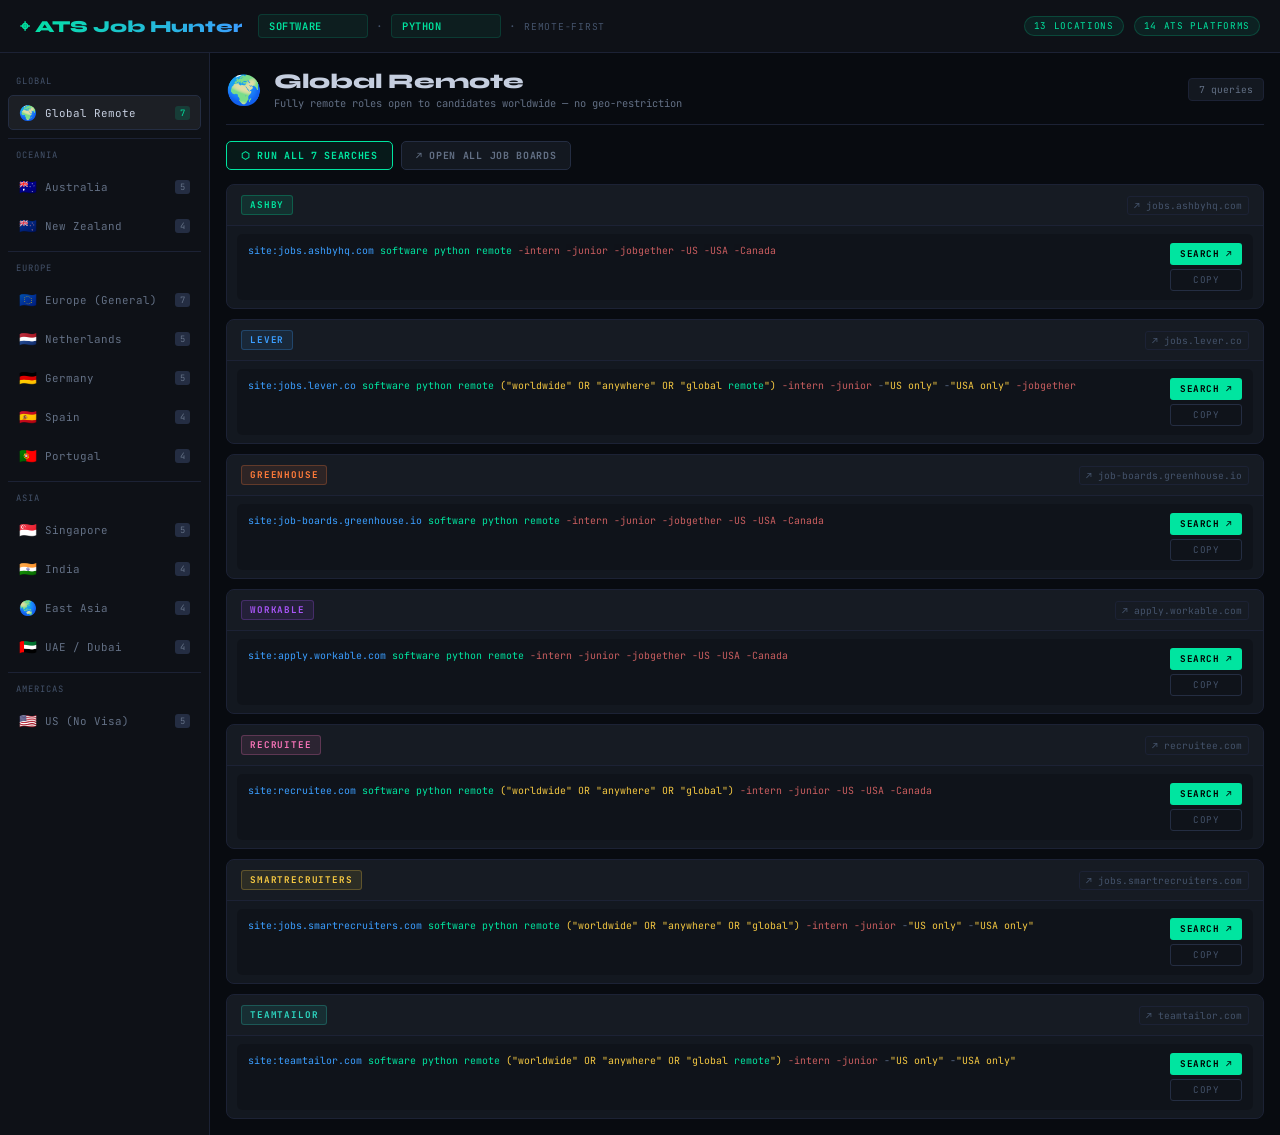
==== index.html @ 940b1e3a "Update" ====
<!DOCTYPE html>
<html lang="en">

<head>
    <meta charset="UTF-8">
    <meta name="viewport" content="width=device-width, initial-scale=1.0">
    <title>ATS Job Hunter v2</title>
    <meta name="description" content="Search across 14 ATS platforms in 13 locations for Python software engineering roles.">
    <link rel="stylesheet" href="css/styles.css">
</head>

<body>

    <div class="topbar">
        <div class="logo">⌖ ATS Job Hunter</div>
        <div class="topbar-keywords">
            <input type="text" id="kw1" class="kw-input" value="software" placeholder="role keyword" spellcheck="false">
            <span class="kw-dot">·</span>
            <input type="text" id="kw2" class="kw-input" value="python" placeholder="skill keyword" spellcheck="false">
            <span class="kw-dot">·</span>
            <span class="kw-label">Remote-first</span>
        </div>
        <div class="topbar-right">
            <span class="pill">13 Locations</span>
            <span class="pill">14 ATS Platforms</span>
        </div>
    </div>

    <div class="layout">
        <!-- SIDEBAR -->
        <nav class="sidebar" id="sidebar">
            <div class="sidebar-section">Global</div>
            <button class="loc-btn active" onclick="setLoc('global', this)">
                <span class="flag">🌍</span><span class="loc-name">Global Remote</span><span class="count"
                    id="cnt-global">7</span>
            </button>

            <div class="sidebar-section">Oceania</div>
            <button class="loc-btn" onclick="setLoc('au', this)">
                <span class="flag">🇦🇺</span><span class="loc-name">Australia</span><span class="count"
                    id="cnt-au">5</span>
            </button>
            <button class="loc-btn" onclick="setLoc('nz', this)">
                <span class="flag">🇳🇿</span><span class="loc-name">New Zealand</span><span class="count"
                    id="cnt-nz">4</span>
            </button>

            <div class="sidebar-section">Europe</div>
            <button class="loc-btn" onclick="setLoc('eu', this)">
                <span class="flag">🇪🇺</span><span class="loc-name">Europe (General)</span><span class="count"
                    id="cnt-eu">7</span>
            </button>
            <button class="loc-btn" onclick="setLoc('nl', this)">
                <span class="flag">🇳🇱</span><span class="loc-name">Netherlands</span><span class="count"
                    id="cnt-nl">5</span>
            </button>
            <button class="loc-btn" onclick="setLoc('de', this)">
                <span class="flag">🇩🇪</span><span class="loc-name">Germany</span><span class="count"
                    id="cnt-de">5</span>
            </button>
            <button class="loc-btn" onclick="setLoc('es', this)">
                <span class="flag">🇪🇸</span><span class="loc-name">Spain</span><span class="count"
                    id="cnt-es">4</span>
            </button>
            <button class="loc-btn" onclick="setLoc('pt', this)">
                <span class="flag">🇵🇹</span><span class="loc-name">Portugal</span><span class="count"
                    id="cnt-pt">4</span>
            </button>

            <div class="sidebar-section">Asia</div>
            <button class="loc-btn" onclick="setLoc('sg', this)">
                <span class="flag">🇸🇬</span><span class="loc-name">Singapore</span><span class="count"
                    id="cnt-sg">5</span>
            </button>
            <button class="loc-btn" onclick="setLoc('in', this)">
                <span class="flag">🇮🇳</span><span class="loc-name">India</span><span class="count"
                    id="cnt-in">4</span>
            </button>
            <button class="loc-btn" onclick="setLoc('ea', this)">
                <span class="flag">🌏</span><span class="loc-name">East Asia</span><span class="count"
                    id="cnt-ea">4</span>
            </button>
            <button class="loc-btn" onclick="setLoc('ae', this)">
                <span class="flag">🇦🇪</span><span class="loc-name">UAE / Dubai</span><span class="count"
                    id="cnt-ae">4</span>
            </button>

            <div class="sidebar-section">Americas</div>
            <button class="loc-btn" onclick="setLoc('us', this)">
                <span class="flag">🇺🇸</span><span class="loc-name">US (No Visa)</span><span class="count"
                    id="cnt-us">5</span>
            </button>
        </nav>

        <!-- MAIN -->
        <main class="main" id="main">
            <!-- Rendered by JS -->
        </main>
    </div>

    <script src="js/data.js"></script>
    <script src="js/app.js"></script>
</body>

</html>
---- css/styles.css ----
@import url('https://fonts.googleapis.com/css2?family=JetBrains+Mono:wght@300;400;600;700&family=Syne:wght@400;700;800&display=swap');

:root {
    --bg: #080b10;
    --panel: #0e1117;
    --panel2: #131820;
    --border: #1c2235;
    --border2: #242d42;
    --green: #00e5a0;
    --blue: #3b9eff;
    --orange: #ff7b3a;
    --purple: #a855f7;
    --yellow: #f5c842;
    --pink: #f472b6;
    --red: #f87171;
    --teal: #2dd4bf;
    --text: #c5cedf;
    --muted: #44536b;
    --muted2: #637085;
    --sidebar-w: 210px;
}

* {
    box-sizing: border-box;
    margin: 0;
    padding: 0;
}

body {
    font-family: 'JetBrains Mono', monospace;
    background: var(--bg);
    color: var(--text);
    min-height: 100vh;
    display: flex;
    flex-direction: column;
}

/* ── TOP BAR ── */
.topbar {
    display: flex;
    align-items: center;
    gap: 16px;
    padding: 14px 20px;
    border-bottom: 1px solid var(--border);
    background: var(--panel);
    flex-shrink: 0;
    position: sticky;
    top: 0;
    z-index: 100;
}

.logo {
    font-family: 'Syne', sans-serif;
    font-weight: 800;
    font-size: 1.05rem;
    background: linear-gradient(90deg, var(--green), var(--blue));
    -webkit-background-clip: text;
    -webkit-text-fill-color: transparent;
    background-clip: text;
    white-space: nowrap;
}

.topbar-keywords {
    display: flex;
    align-items: center;
    gap: 8px;
}

.kw-input {
    font-family: 'JetBrains Mono', monospace;
    font-size: 0.65rem;
    font-weight: 600;
    letter-spacing: 0.06em;
    text-transform: uppercase;
    color: var(--green);
    background: rgba(0, 229, 160, 0.06);
    border: 1px solid rgba(0, 229, 160, 0.15);
    border-radius: 4px;
    padding: 4px 10px;
    width: 110px;
    outline: none;
    transition: all 0.2s;
}

.kw-input::placeholder {
    color: var(--muted);
    text-transform: uppercase;
}

.kw-input:focus {
    background: rgba(0, 229, 160, 0.1);
    border-color: var(--green);
    box-shadow: 0 0 0 2px rgba(0, 229, 160, 0.1);
}

.kw-dot {
    color: var(--muted);
    font-size: 0.7rem;
    user-select: none;
}

.kw-label {
    font-size: 0.6rem;
    color: var(--muted);
    letter-spacing: 0.08em;
    text-transform: uppercase;
}

.topbar-right {
    margin-left: auto;
    display: flex;
    align-items: center;
    gap: 10px;
}

.pill {
    font-size: 0.58rem;
    padding: 3px 9px;
    border-radius: 20px;
    background: rgba(0, 229, 160, 0.08);
    border: 1px solid rgba(0, 229, 160, 0.2);
    color: var(--green);
    letter-spacing: 0.07em;
    text-transform: uppercase;
    white-space: nowrap;
}

/* ── LAYOUT ── */
.layout {
    display: flex;
    flex: 1;
    min-height: 0;
    overflow: hidden;
}

/* ── SIDEBAR ── */
.sidebar {
    width: var(--sidebar-w);
    flex-shrink: 0;
    border-right: 1px solid var(--border);
    background: var(--panel);
    overflow-y: auto;
    padding: 12px 8px;
    display: flex;
    flex-direction: column;
    gap: 4px;
}

.sidebar-section {
    font-size: 0.55rem;
    color: var(--muted);
    letter-spacing: 0.12em;
    text-transform: uppercase;
    padding: 10px 8px 4px;
    border-top: 1px solid var(--border);
    margin-top: 4px;
}

.sidebar-section:first-child {
    border-top: none;
    margin-top: 0;
}

.loc-btn {
    display: flex;
    align-items: center;
    gap: 8px;
    padding: 7px 10px;
    border-radius: 5px;
    border: 1px solid transparent;
    background: none;
    color: var(--muted2);
    font-family: 'JetBrains Mono', monospace;
    font-size: 0.68rem;
    cursor: pointer;
    text-align: left;
    width: 100%;
    transition: all 0.15s;
}

.loc-btn:hover {
    color: var(--text);
    background: rgba(255, 255, 255, 0.04);
}

.loc-btn.active {
    color: var(--text);
    background: rgba(255, 255, 255, 0.06);
    border-color: var(--border2);
}

.loc-btn .flag {
    font-size: 0.9rem;
    flex-shrink: 0;
}

.loc-btn .loc-name {
    flex: 1;
}

.loc-btn .count {
    font-size: 0.55rem;
    background: var(--border2);
    color: var(--muted2);
    padding: 1px 5px;
    border-radius: 3px;
    flex-shrink: 0;
}

.loc-btn.active .count {
    background: rgba(0, 229, 160, 0.15);
    color: var(--green);
}

/* ── MAIN CONTENT ── */
.main {
    flex: 1;
    overflow-y: auto;
    padding: 16px;
}

.loc-header {
    display: flex;
    align-items: center;
    gap: 12px;
    margin-bottom: 16px;
    padding-bottom: 14px;
    border-bottom: 1px solid var(--border);
}

.loc-flag {
    font-size: 1.8rem;
}

.loc-title {
    font-family: 'Syne', sans-serif;
    font-size: 1.3rem;
    font-weight: 800;
}

.loc-desc {
    font-size: 0.65rem;
    color: var(--muted2);
    margin-top: 2px;
}

.ats-count-badge {
    margin-left: auto;
    font-size: 0.6rem;
    padding: 4px 10px;
    border-radius: 4px;
    background: var(--panel2);
    border: 1px solid var(--border);
    color: var(--muted2);
}

/* Open All button */
.open-all-bar {
    display: flex;
    gap: 8px;
    margin-bottom: 14px;
    flex-wrap: wrap;
}

.btn-open-all {
    font-family: 'JetBrains Mono', monospace;
    font-size: 0.62rem;
    font-weight: 700;
    letter-spacing: 0.07em;
    text-transform: uppercase;
    padding: 7px 14px;
    border-radius: 5px;
    border: 1px solid var(--green);
    background: rgba(0, 229, 160, 0.07);
    color: var(--green);
    cursor: pointer;
    transition: all 0.15s;
}

.btn-open-all:hover {
    background: rgba(0, 229, 160, 0.15);
}

.btn-open-direct {
    font-family: 'JetBrains Mono', monospace;
    font-size: 0.62rem;
    font-weight: 700;
    letter-spacing: 0.07em;
    text-transform: uppercase;
    padding: 7px 14px;
    border-radius: 5px;
    border: 1px solid var(--border2);
    background: var(--panel2);
    color: var(--muted2);
    cursor: pointer;
    transition: all 0.15s;
}

.btn-open-direct:hover {
    color: var(--text);
    border-color: var(--blue);
    color: var(--blue);
}

/* ── ATS CARDS ── */
.cards-grid {
    display: flex;
    flex-direction: column;
    gap: 10px;
}

.ats-card {
    background: var(--panel2);
    border: 1px solid var(--border);
    border-radius: 8px;
    overflow: hidden;
    transition: border-color 0.15s;
}

.ats-card:hover {
    border-color: var(--border2);
}

.card-header {
    display: flex;
    align-items: center;
    gap: 10px;
    padding: 10px 14px;
    border-bottom: 1px solid var(--border);
    background: rgba(255, 255, 255, 0.01);
}

.ats-badge {
    font-size: 0.58rem;
    font-weight: 700;
    letter-spacing: 0.09em;
    text-transform: uppercase;
    padding: 3px 8px;
    border-radius: 3px;
    white-space: nowrap;
    flex-shrink: 0;
}

.b-ashby {
    background: rgba(0, 229, 160, 0.1);
    color: var(--green);
    border: 1px solid rgba(0, 229, 160, 0.25);
}

.b-lever {
    background: rgba(59, 158, 255, 0.1);
    color: var(--blue);
    border: 1px solid rgba(59, 158, 255, 0.25);
}

.b-gh {
    background: rgba(255, 123, 58, 0.1);
    color: var(--orange);
    border: 1px solid rgba(255, 123, 58, 0.25);
}

.b-workable {
    background: rgba(168, 85, 247, 0.1);
    color: var(--purple);
    border: 1px solid rgba(168, 85, 247, 0.25);
}

.b-recruitee {
    background: rgba(244, 114, 182, 0.1);
    color: var(--pink);
    border: 1px solid rgba(244, 114, 182, 0.25);
}

.b-smart {
    background: rgba(245, 200, 66, 0.1);
    color: var(--yellow);
    border: 1px solid rgba(245, 200, 66, 0.25);
}

.b-tailor {
    background: rgba(45, 212, 191, 0.1);
    color: var(--teal);
    border: 1px solid rgba(45, 212, 191, 0.25);
}

.b-personio {
    background: rgba(248, 113, 113, 0.1);
    color: var(--red);
    border: 1px solid rgba(248, 113, 113, 0.25);
}

.b-pageup {
    background: rgba(59, 158, 255, 0.1);
    color: var(--blue);
    border: 1px solid rgba(59, 158, 255, 0.25);
}

.b-workday {
    background: rgba(168, 85, 247, 0.1);
    color: var(--purple);
    border: 1px solid rgba(168, 85, 247, 0.25);
}

.b-breezy {
    background: rgba(0, 229, 160, 0.1);
    color: var(--green);
    border: 1px solid rgba(0, 229, 160, 0.25);
}

.b-pinpoint {
    background: rgba(245, 200, 66, 0.1);
    color: var(--yellow);
    border: 1px solid rgba(245, 200, 66, 0.25);
}

.b-zoho {
    background: rgba(45, 212, 191, 0.1);
    color: var(--teal);
    border: 1px solid rgba(45, 212, 191, 0.25);
}

.b-taleo {
    background: rgba(255, 123, 58, 0.1);
    color: var(--orange);
    border: 1px solid rgba(255, 123, 58, 0.25);
}

.card-ats-name {
    font-size: 0.72rem;
    font-weight: 600;
    color: var(--text);
}

.card-ats-url {
    font-size: 0.6rem;
    color: var(--muted);
    margin-left: auto;
    white-space: nowrap;
    overflow: hidden;
    text-overflow: ellipsis;
    max-width: 200px;
}

.card-direct-link {
    font-size: 0.6rem;
    color: var(--muted);
    text-decoration: none;
    margin-left: auto;
    padding: 2px 6px;
    border-radius: 3px;
    border: 1px solid var(--border);
    transition: all 0.12s;
    white-space: nowrap;
}

.card-direct-link:hover {
    color: var(--blue);
    border-color: var(--blue);
}

/* Queries inside card */
.queries {
    padding: 8px 10px;
    display: flex;
    flex-direction: column;
    gap: 6px;
}

.q-row {
    display: flex;
    align-items: stretch;
    gap: 8px;
    padding: 8px 10px;
    border-radius: 5px;
    background: rgba(0, 0, 0, 0.2);
    border: 1px solid transparent;
    transition: all 0.13s;
}

.q-row:hover {
    border-color: var(--border);
    background: rgba(255, 255, 255, 0.02);
}

.q-text {
    flex: 1;
    font-size: 0.62rem;
    color: #5a6a88;
    line-height: 1.55;
    word-break: break-all;
    font-family: 'JetBrains Mono', monospace;
}

.q-text .t-site {
    color: var(--blue);
}

.q-text .t-kw {
    color: var(--green);
}

.q-text .t-neg {
    color: var(--red);
    opacity: 0.8;
}

.q-text .t-or {
    color: var(--yellow);
}

.q-text .t-loc {
    color: var(--teal);
}

.q-actions {
    display: flex;
    flex-direction: column;
    gap: 4px;
    flex-shrink: 0;
}

.btn-go {
    font-family: 'JetBrains Mono', monospace;
    font-size: 0.58rem;
    font-weight: 700;
    padding: 5px 10px;
    border-radius: 3px;
    border: none;
    cursor: pointer;
    letter-spacing: 0.05em;
    text-transform: uppercase;
    white-space: nowrap;
    background: var(--green);
    color: #000;
    transition: all 0.13s;
}

.btn-go:hover {
    filter: brightness(1.15);
}

.btn-cp {
    font-family: 'JetBrains Mono', monospace;
    font-size: 0.58rem;
    padding: 4px 10px;
    border-radius: 3px;
    border: 1px solid var(--border2);
    background: transparent;
    color: var(--muted);
    cursor: pointer;
    letter-spacing: 0.04em;
    text-transform: uppercase;
    white-space: nowrap;
    transition: all 0.13s;
}

.btn-cp:hover {
    color: var(--text);
    border-color: var(--muted);
}

.btn-cp.ok {
    color: var(--green);
    border-color: rgba(0, 229, 160, 0.4);
}

/* ── MOBILE ── */
@media (max-width: 700px) {
    .layout {
        flex-direction: column;
    }

    .sidebar {
        width: 100%;
        border-right: none;
        border-bottom: 1px solid var(--border);
        overflow-x: auto;
        flex-direction: row;
        flex-wrap: nowrap;
        padding: 8px;
        gap: 4px;
    }

    .sidebar-section {
        display: none;
    }

    .loc-btn {
        white-space: nowrap;
        flex-shrink: 0;
        width: auto;
    }

    .loc-btn .count {
        display: none;
    }

    .main {
        padding: 12px;
    }
}
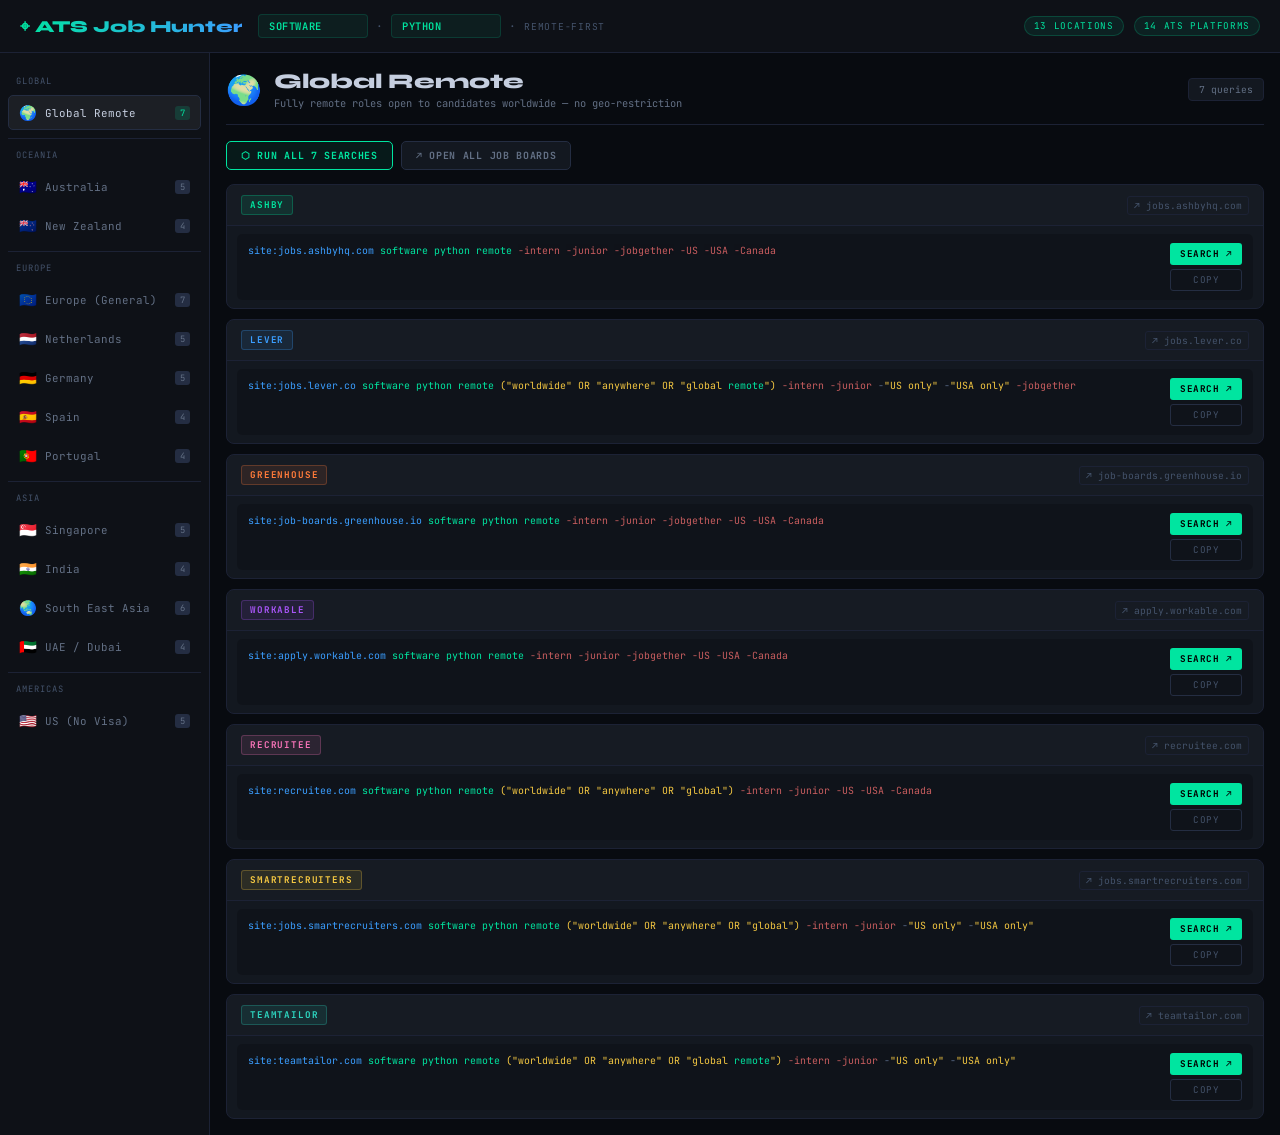
==== commit 81ba00e3: "East asia to south east asia" ====
--- a/index.html
+++ b/index.html
@@ -77,7 +77,7 @@
                     id="cnt-in">4</span>
             </button>
             <button class="loc-btn" onclick="setLoc('ea', this)">
-                <span class="flag">🌏</span><span class="loc-name">East Asia</span><span class="count"
+                <span class="flag">🌏</span><span class="loc-name">South East Asia</span><span class="count"
                     id="cnt-ea">4</span>
             </button>
             <button class="loc-btn" onclick="setLoc('ae', this)">
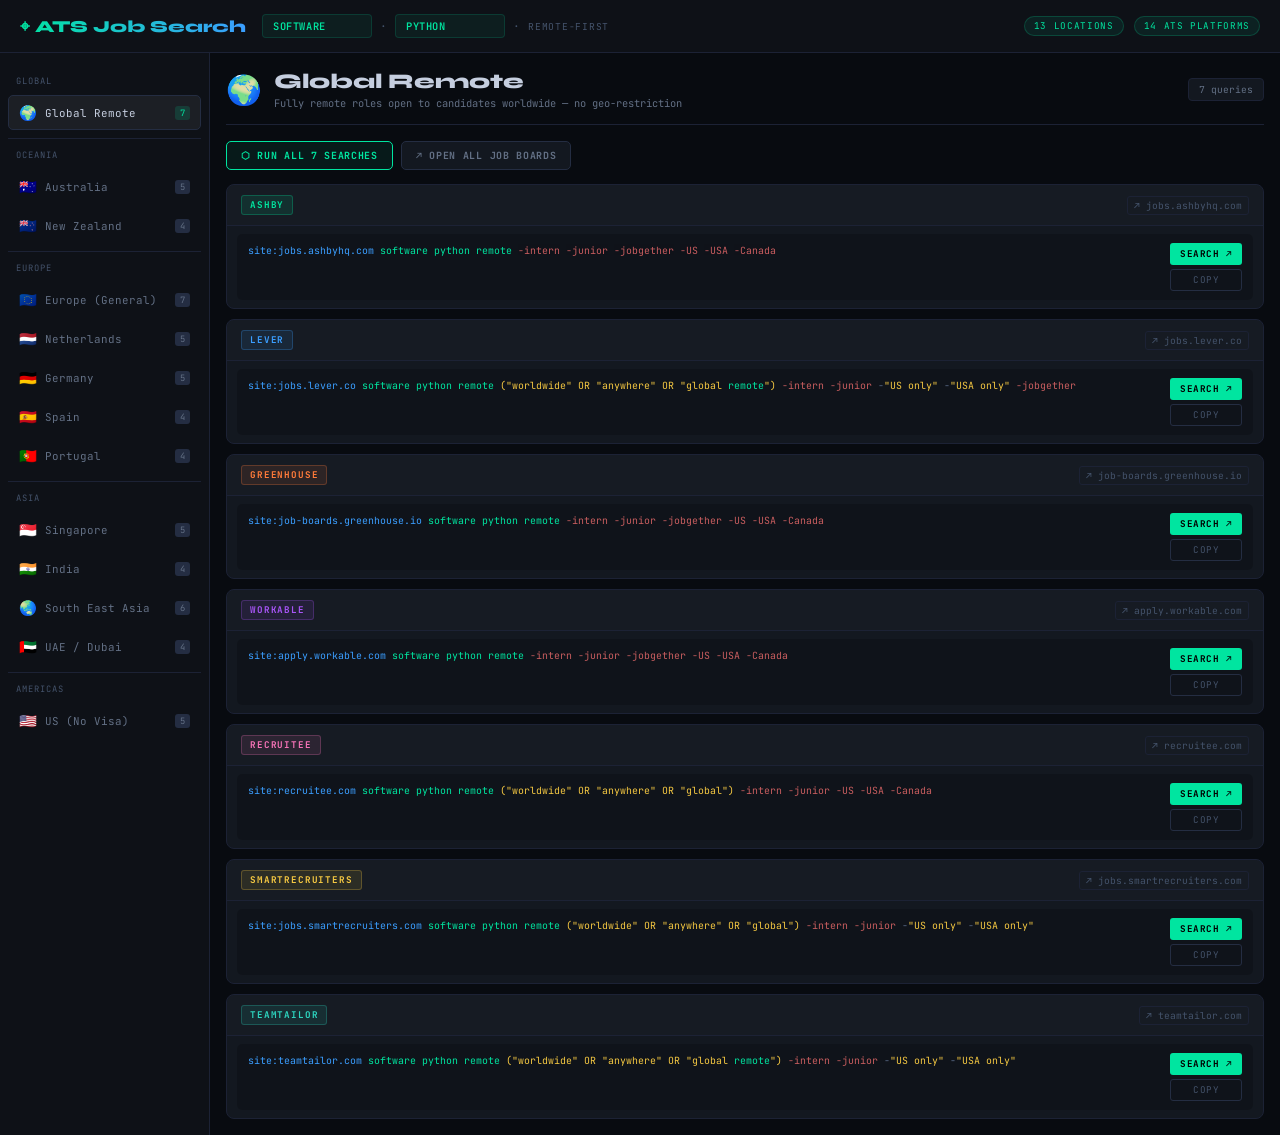
==== commit 67cc4069: "Updates" ====
--- a/index.html
+++ b/index.html
@@ -4,15 +4,16 @@
 <head>
     <meta charset="UTF-8">
     <meta name="viewport" content="width=device-width, initial-scale=1.0">
-    <title>ATS Job Hunter v2</title>
-    <meta name="description" content="Search across 14 ATS platforms in 13 locations for Python software engineering roles.">
+    <title>ATS Job Search</title>
+    <meta name="description"
+        content="Search across 14 ATS platforms in 13 locations for Python software engineering roles.">
     <link rel="stylesheet" href="css/styles.css">
 </head>
 
 <body>
 
     <div class="topbar">
-        <div class="logo">⌖ ATS Job Hunter</div>
+        <div class="logo">⌖ ATS Job Search</div>
         <div class="topbar-keywords">
             <input type="text" id="kw1" class="kw-input" value="software" placeholder="role keyword" spellcheck="false">
             <span class="kw-dot">·</span>
@@ -102,4 +103,4 @@
     <script src="js/app.js"></script>
 </body>
 
-</html>
+</html>
